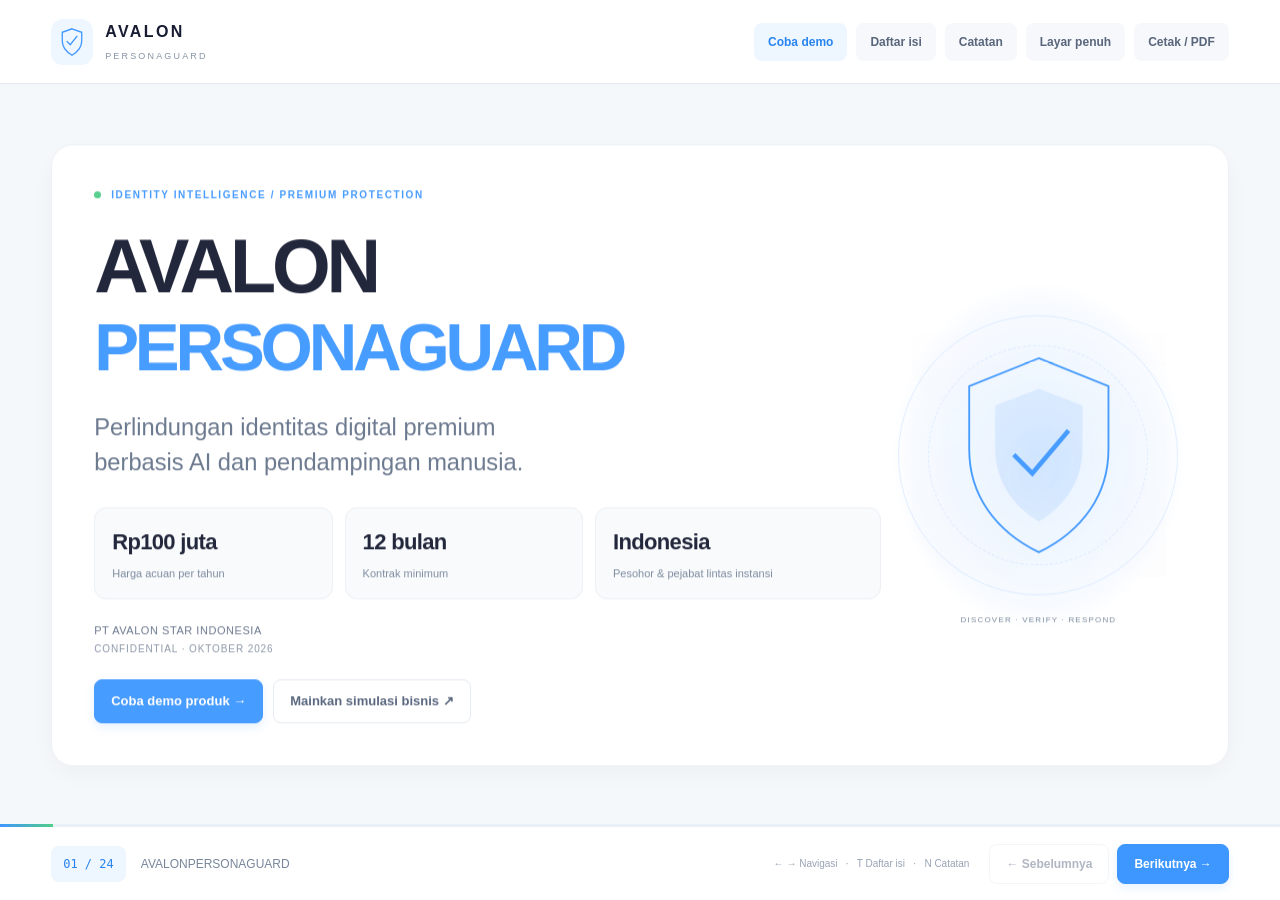
==== index.html @ 9acdedfd "Build interactive PersonaGuard investor deck" ====
<!doctype html>
<html lang="id">
<head>
  <meta charset="utf-8">
  <meta name="viewport" content="width=device-width,initial-scale=1">
  <meta http-equiv="refresh" content="0;url=persona-guard/">
  <title>Avalon PersonaGuard</title>
  <link rel="canonical" href="persona-guard/">
</head>
<body>
  <p>Membuka <a href="persona-guard/">presentasi Avalon PersonaGuard</a>…</p>
</body>
</html>
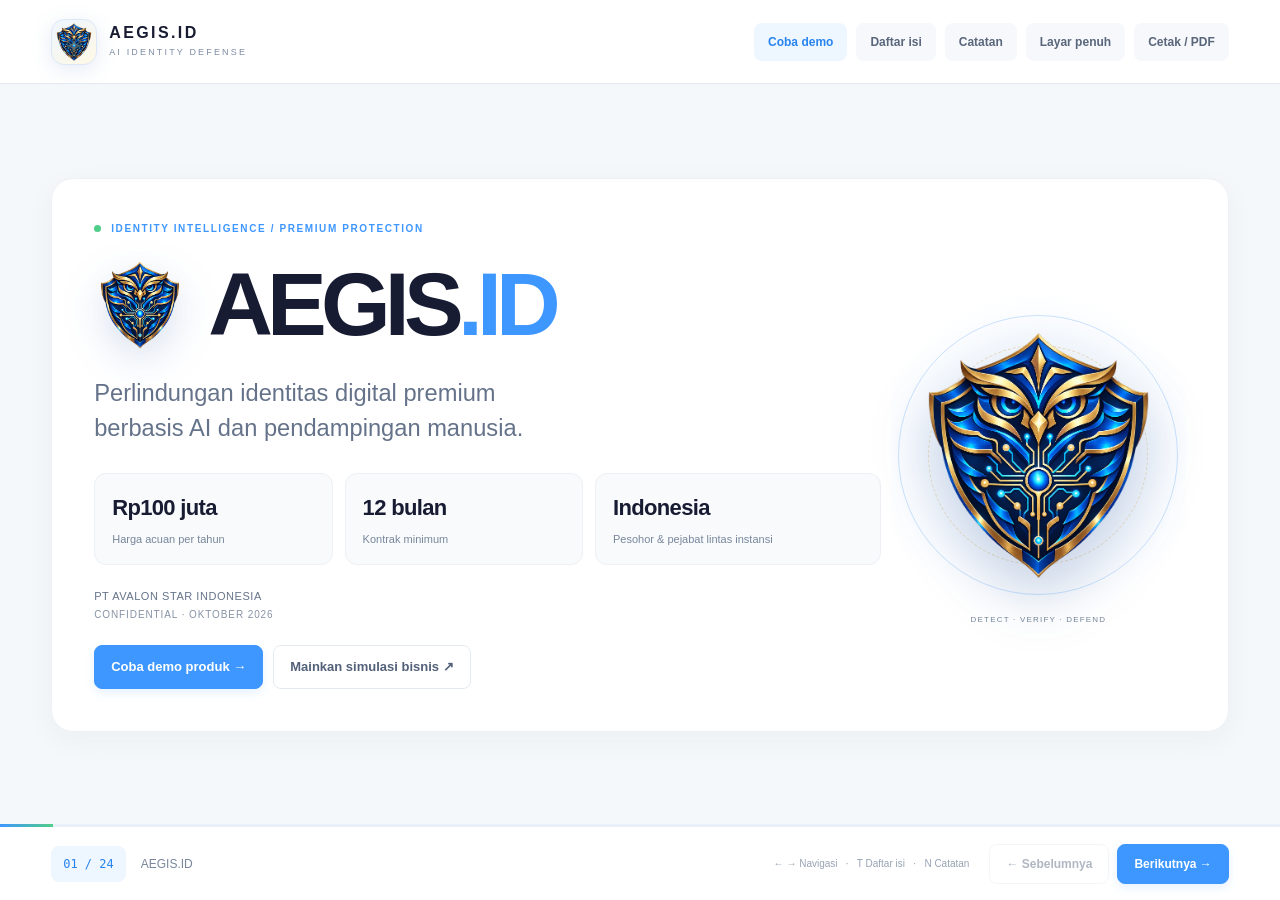
==== commit bf4b9210: "Rebrand PersonaGuard as Aegis.ID" ====
--- a/index.html
+++ b/index.html
@@ -1,13 +1,14 @@
-<!doctype html>
+﻿<!doctype html>
 <html lang="id">
 <head>
   <meta charset="utf-8">
   <meta name="viewport" content="width=device-width,initial-scale=1">
-  <meta http-equiv="refresh" content="0;url=persona-guard/">
-  <title>Avalon PersonaGuard</title>
-  <link rel="canonical" href="persona-guard/">
+  <meta http-equiv="refresh" content="0;url=aegis-id/">
+  <title>Aegis.ID</title>
+  <link rel="canonical" href="aegis-id/">
 </head>
 <body>
-  <p>Membuka <a href="persona-guard/">presentasi Avalon PersonaGuard</a>…</p>
+  <p>Membuka <a href="aegis-id/">presentasi Aegis.ID</a>…</p>
 </body>
 </html>
+
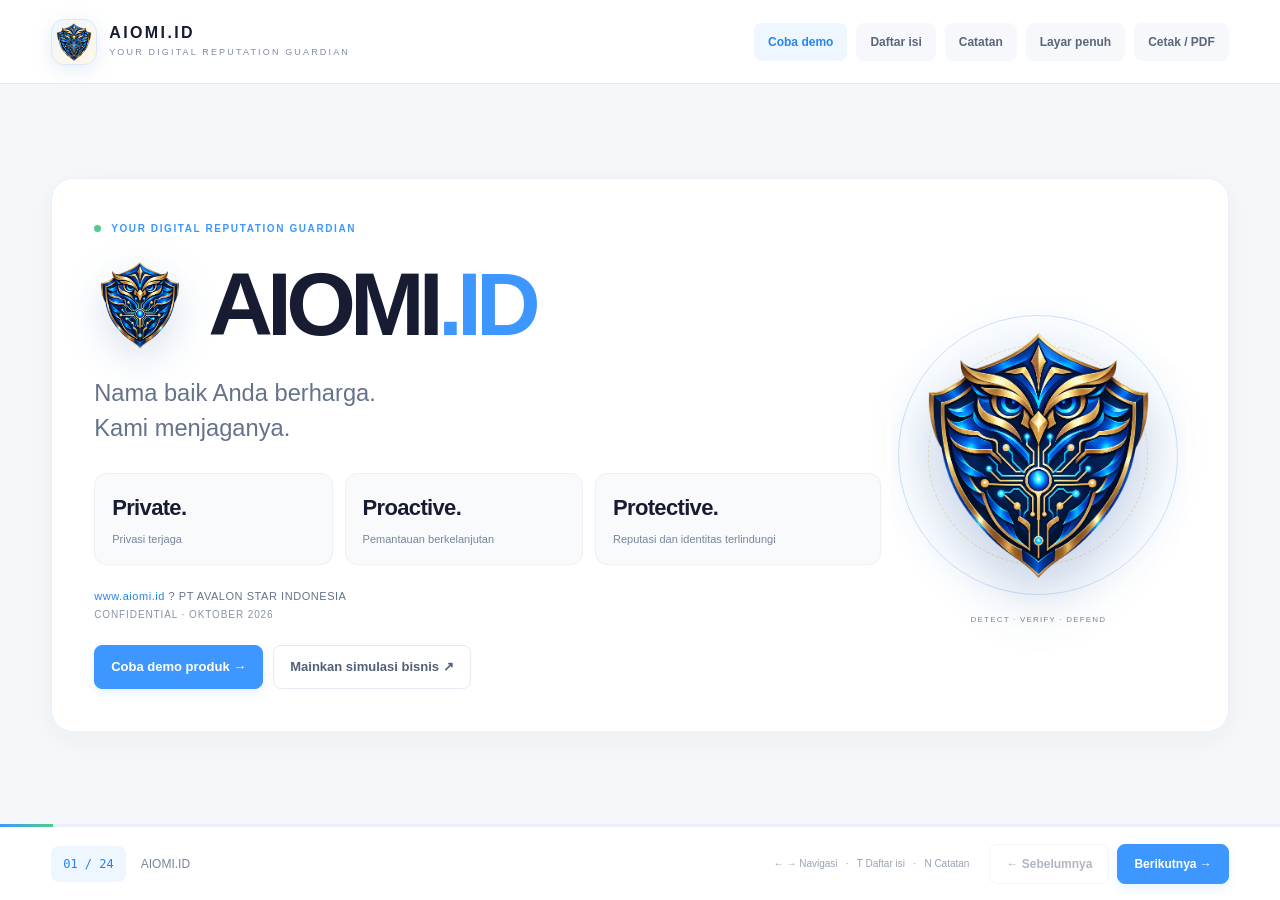
==== commit 0f5dff54: "feat : rename project" ====
--- a/index.html
+++ b/index.html
@@ -3,12 +3,12 @@
 <head>
   <meta charset="utf-8">
   <meta name="viewport" content="width=device-width,initial-scale=1">
-  <meta http-equiv="refresh" content="0;url=aegis-id/">
-  <title>Aegis.ID</title>
-  <link rel="canonical" href="aegis-id/">
+  <meta http-equiv="refresh" content="0;url=aiomi-id/">
+  <title>AIOMI.ID</title>
+  <link rel="canonical" href="aiomi-id/">
 </head>
 <body>
-  <p>Membuka <a href="aegis-id/">presentasi Aegis.ID</a>…</p>
+  <p>Membuka <a href="aiomi-id/">presentasi AIOMI.ID</a>…</p>
 </body>
 </html>
 
